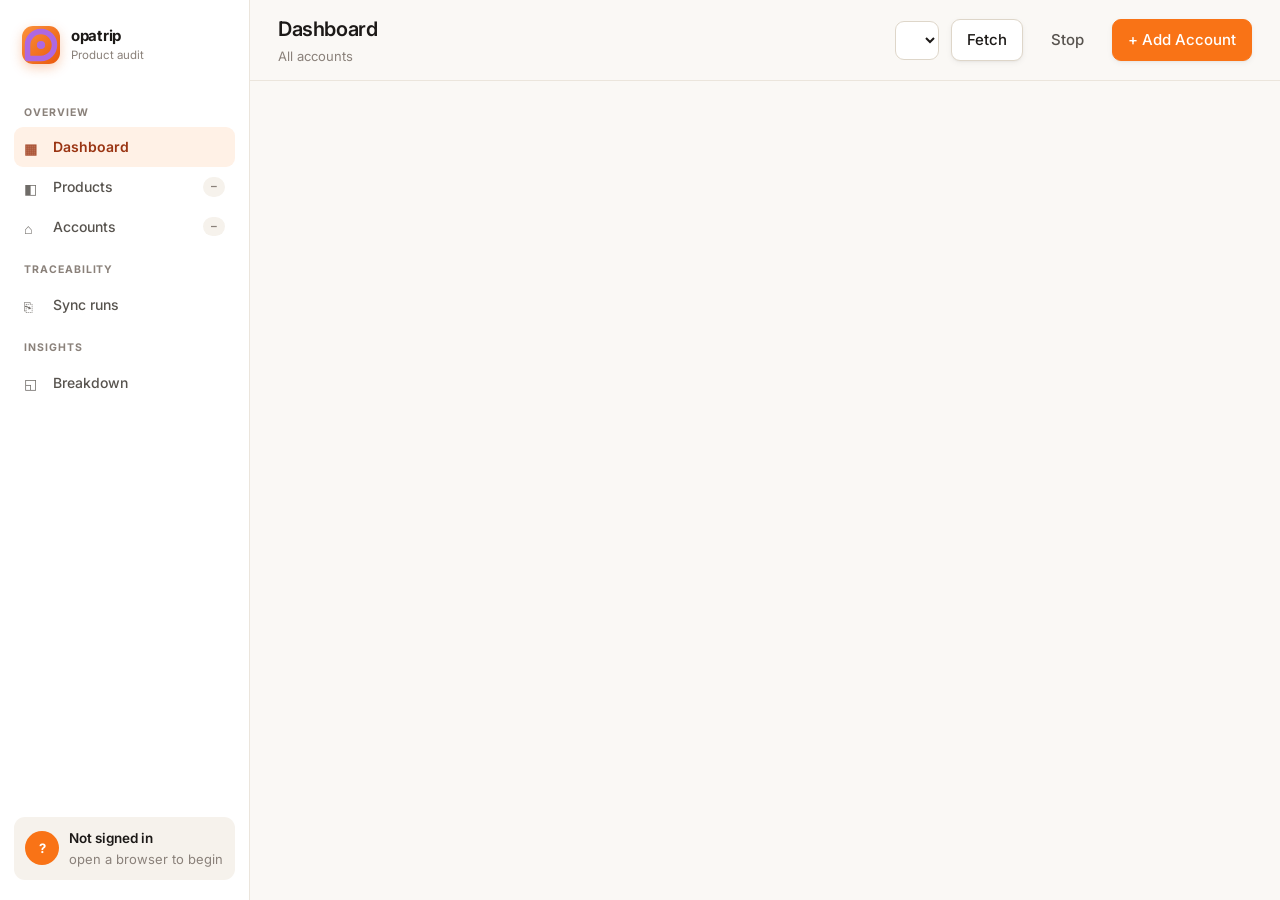
==== public/index.html @ 773ebc2b "Use the real Opatrip logo, and lighten the hero to match the design The mark is now the actual logo:" ====
<!doctype html>
<html lang="en">
<head>
<meta charset="utf-8">
<meta name="viewport" content="width=device-width, initial-scale=1">
<title>Viator Product Audit</title>
<link rel="icon" type="image/svg+xml" href="/favicon.svg">
<link rel="apple-touch-icon" href="/favicon.svg">
<link rel="preconnect" href="https://fonts.googleapis.com">
<link href="https://fonts.googleapis.com/css2?family=Inter:wght@400;500;600;700&display=swap" rel="stylesheet">
<!-- Styles are split by concern; see static/css/. Load order matters only in that
     base.css defines the design tokens every other file uses. -->
<link rel="stylesheet" href="/static/css/base.css">
<link rel="stylesheet" href="/static/css/layout.css">
<link rel="stylesheet" href="/static/css/components.css">
<link rel="stylesheet" href="/static/css/loading.css">
</head>
<body>
<div class="app">
<aside>
  <div class="brand">
    <div class="mark"><svg viewBox="0 0 48 48" fill="none" aria-hidden="true"><path d="M7 24 A17 17 0 0 1 24 7 A17 17 0 0 1 41 24 A17 17 0 0 1 24 41 L7 41 Z" stroke="#AD68E2" stroke-width="7" stroke-linejoin="round"/><circle cx="24" cy="24" r="5.2" fill="#AD68E2"/></svg></div>
    <div><b>opatrip</b><span>Product audit</span></div>
  </div>
  <nav id="tabs">
    <div class="navgrp">Overview</div>
    <button class="navbtn" data-t="stats" aria-selected="true"><span class="ico">▦</span>Dashboard</button>
    <button class="navbtn" data-t="products" aria-selected="false"><span class="ico">◧</span>Products<span class="cnt" id="cntProducts">–</span></button>
    <button class="navbtn" data-t="accounts" aria-selected="false"><span class="ico">⌂</span>Accounts<span class="cnt" id="cntAccounts">–</span></button>
    <div class="navgrp">Traceability</div>
    <button class="navbtn" data-t="syncs" aria-selected="false"><span class="ico">⎘</span>Sync runs</button>
    <div class="navgrp">Insights</div>
    <button class="navbtn" data-t="categories" aria-selected="false"><span class="ico">◱</span>Breakdown</button>
    <div class="navgrp hidden" data-admin-only>Manage</div>
    <button class="navbtn hidden" data-admin-only data-t="admin" aria-selected="false"><span class="ico">☗</span>Admin</button>
  </nav>
  <!-- The Storage box was removed. It carried the margin-top:auto that pushes this
       footer to the bottom of the sidebar, so that moved here. -->
  <div class="whoami" style="margin-top:auto">
    <div class="av" id="meAv">?</div>
    <div style="min-width:0">
      <div style="font-weight:600;font-size:13.5px" id="meName">Not signed in</div>
      <div class="hint" id="meRole">open a browser to begin</div>
    </div>
  </div>
</aside>

<div>
<div class="topbar">
  <div>
    <h1 id="pageTitle">Dashboard</h1>
    <div class="crumb" id="pageCrumb">All accounts</div>
  </div>
  <div class="grow"></div>
  <select id="acct" title="Show data for" style="max-width:280px"></select>
  <button class="btn" id="btnFetch" disabled>Fetch</button>
  <button class="btn ghost" id="btnStop">Stop</button>
  <button class="btn primary" id="btnAdd">+ Add Account</button>
</div>

<main>
  <div id="sessions"></div>
  <div id="filterbar"></div>
  <div id="banner" class="banner hidden" style="margin-bottom:18px"></div>

  <div id="syncprogress"></div>

  <section id="v-stats"></section>
  <section id="v-accounts" class="hidden"></section>
  <section id="v-products" class="hidden"></section>
  <section id="v-categories" class="hidden"></section>
  <section id="v-syncs" class="hidden"></section>
  <section id="v-admin" class="hidden"></section>
</main>
</div>
</div>

<!-- Covers everything until someone signs in. -->
<div id="authHost"></div>
<div id="loadbar"></div>
<div id="loadchip" class="loadchip hidden"></div>
<div id="drawerHost"></div>
<div id="modalHost"></div>
<template id="tplAdd">
  <div class="scrim"></div>
  <div class="modal card">
    <h2 style="font-size:18px;margin-bottom:5px">Add account &amp; sign in</h2>
    <p class="hint" style="margin:0 0 18px">
      <b>Open browser</b> launches a Viator window. Sign in there by hand (including any
      2FA), then come back and press <b>Fetch</b>.
    </p>
    <label class="fl">Email you'll sign in with
      <input type="email" id="mEmail" placeholder="you@gmail.com" autocomplete="email">
      <span class="hint">Recorded against every change found, so you can see who ran what.</span>
    </label>
    <label class="fl">Viator account
      <select id="mAcct"></select>
      <span class="hint">Leave as “New account” — the account is detected after you sign in.</span>
    </label>
    <div id="mErr" class="banner hidden" style="margin-bottom:14px"></div>
    <div style="display:flex;gap:9px;justify-content:flex-end">
      <button class="btn ghost" id="mCancel">Cancel</button>
      <button class="btn primary" id="mGo">Open browser</button>
    </div>
  </div>
</template>

<!-- One entry point. app.js imports the rest, so adding a view means adding a file
     under static/js/views/ and registering it in app.js — nothing here changes. -->
<script type="module" src="/static/js/app.js"></script>
</body>
</html>
---- static/css/base.css ----
:root{
  --bg:#FAF8F5; --surface:#fff; --surface-2:#F6F2EC; --line:#EBE5DC; --line-2:#DED6C9;
  --ink:#1C1917; --ink-2:#57534E; --ink-3:#8A817A;
  --accent:#F97316; --accent-soft:#FFF1E6; --accent-line:#FDBA74;
  --green:#15803D; --green-bg:#E9F6EC; --amber:#B45309; --amber-bg:#FEF3C7;
  --red:#B91C1C; --red-bg:#FEE7E7; --blue:#1D4ED8; --blue-bg:#E8EEFE;
  --r:12px; --shadow:0 1px 2px rgba(28,25,23,.04),0 2px 6px rgba(28,25,23,.05);
}
*{box-sizing:border-box}
body{margin:0;background:var(--bg);color:var(--ink);
  font:15px/1.55 Inter,-apple-system,BlinkMacSystemFont,"Segoe UI",Roboto,sans-serif;
  -webkit-font-smoothing:antialiased}
h1,h2,h3,h4{margin:0;font-weight:600;letter-spacing:-.012em}
button,input,select{font:inherit}
a{color:var(--accent);text-decoration:none}
a:hover{text-decoration:underline}
---- static/css/layout.css ----
/* ---------- app shell: fixed sidebar + scrolling main ---------- */
.app{display:grid;grid-template-columns:250px 1fr;min-height:100vh}
aside{background:var(--surface);border-right:1px solid var(--line);position:sticky;top:0;
  height:100vh;display:flex;flex-direction:column;gap:4px;padding:20px 14px}
.brand{display:flex;align-items:center;gap:11px;padding:4px 8px 20px}
.brand .mark{width:38px;height:38px;border-radius:11px;display:grid;place-items:center;
  background:linear-gradient(135deg,#FB923C,#EA580C);color:#fff;font-weight:700;
  font-size:17px;box-shadow:0 4px 12px rgba(234,88,12,.28)}
.brand b{display:block;font-size:15px;letter-spacing:-.02em}
.brand span{display:block;font-size:11.5px;color:var(--ink-3)}
.navgrp{font-size:10.5px;font-weight:700;letter-spacing:.09em;color:var(--ink-3);
  text-transform:uppercase;padding:16px 10px 6px}
.navbtn{display:flex;align-items:center;gap:11px;width:100%;background:none;border:0;
  border-radius:9px;padding:9px 10px;cursor:pointer;color:var(--ink-2);font-weight:500;
  font-size:14px;text-align:left;transition:.12s}
.navbtn:hover{background:var(--surface-2);color:var(--ink)}
.navbtn[aria-selected=true]{background:var(--accent-soft);color:#9A3412;font-weight:600}
.navbtn .ico{width:18px;height:18px;flex:none;opacity:.85}
.navbtn .cnt{margin-left:auto;background:var(--surface-2);border-radius:99px;
  padding:1px 8px;font-size:11.5px;font-weight:600;color:var(--ink-3)}
.navbtn[aria-selected=true] .cnt{background:#fff;color:var(--accent)}
.whoami{margin-top:auto;display:flex;align-items:center;gap:10px;padding:11px;
  background:var(--surface-2);border-radius:11px}
.whoami .av{width:34px;height:34px;border-radius:50%;background:var(--accent);color:#fff;
  display:grid;place-items:center;font-weight:700;font-size:13px;flex:none}
.topbar{position:sticky;top:0;z-index:25;background:rgba(250,248,245,.92);
  backdrop-filter:blur(14px);border-bottom:1px solid var(--line);
  padding:14px 28px;display:flex;gap:12px;align-items:center;flex-wrap:wrap}
.topbar h1{font-size:20px;letter-spacing:-.02em}
.topbar .crumb{font-size:13px;color:var(--ink-3);margin-top:1px}
.grow{flex:1}
main{padding:24px 28px 90px;max-width:1500px}
@media (max-width:900px){ .app{grid-template-columns:1fr} aside{display:none} }

/* ---------- hero ---------- */
.hero{border-radius:18px;padding:32px 34px;margin-bottom:22px;color:#fff;position:relative;
  overflow:hidden;background:linear-gradient(135deg,#F97316 0%,#EA580C 55%,#C2410C 100%);
  box-shadow:0 10px 30px rgba(234,88,12,.22)}
.hero h2{font-size:29px;line-height:1.15;letter-spacing:-.03em;max-width:15ch}
.hero p{margin:12px 0 0;max-width:62ch;opacity:.93;font-size:14.5px}
.hero .tag{display:inline-flex;align-items:center;gap:7px;background:rgba(255,255,255,.18);
  border:1px solid rgba(255,255,255,.28);border-radius:99px;padding:5px 13px;
  font-size:12.5px;font-weight:600;margin-bottom:15px}
.hero .acts{display:flex;gap:10px;margin-top:20px;flex-wrap:wrap}
.hero .acts button{border:0;border-radius:10px;padding:10px 17px;font-weight:600;
  cursor:pointer;font-size:14px}
.hero .acts .solid{background:#fff;color:#C2410C}
.hero .acts .ghost2{background:rgba(255,255,255,.16);color:#fff;
  border:1px solid rgba(255,255,255,.3)}
.hero .art{position:absolute;right:-10px;bottom:-30px;opacity:.22;pointer-events:none}
---- static/css/components.css ----
/* ---------- KPI cards ---------- */
.kpis{display:grid;gap:14px;grid-template-columns:repeat(auto-fit,minmax(190px,1fr));
  margin-bottom:20px}
/* auto-fit orphans the last card whenever the count isn't a multiple of what fits — the
   "stairs". Pin the column count to a divisor of the card count instead. k6 = 6 cards,
   k4 = 4; every breakpoint below is also a divisor, so a row is never left ragged. */
.kpis.k6{grid-template-columns:repeat(6,minmax(0,1fr))}
.kpis.k4{grid-template-columns:repeat(4,minmax(0,1fr))}
@media(max-width:1500px){.kpis.k6{grid-template-columns:repeat(3,minmax(0,1fr))}}
@media(max-width:1100px){.kpis.k6,.kpis.k4{grid-template-columns:repeat(2,minmax(0,1fr))}}
@media(max-width:700px){.kpis.k6,.kpis.k4{grid-template-columns:minmax(0,1fr)}}
.kpi{background:var(--surface);border:1px solid var(--line);border-radius:14px;
  padding:16px 18px 10px;box-shadow:var(--shadow);position:relative;overflow:hidden}
.kpi .row1{display:flex;align-items:center;justify-content:space-between;margin-bottom:12px}
.kpi .ic{width:34px;height:34px;border-radius:10px;display:grid;place-items:center;
  font-size:16px}
.kpi .chip{font-size:11.5px;font-weight:700;padding:3px 8px;border-radius:99px}
.chip-up{background:var(--green-bg);color:var(--green)}
.chip-dn{background:var(--red-bg);color:var(--red)}
.chip-flat{background:var(--surface-2);color:var(--ink-3)}
.kpi .n{font-size:28px;font-weight:700;letter-spacing:-.03em;font-variant-numeric:tabular-nums}
.kpi .l{color:var(--ink-2);font-size:13.5px;font-weight:500;margin-top:1px}
.kpi .s{color:var(--ink-3);font-size:12px;margin-top:3px}
.kpi svg.spark{display:block;width:100%;height:36px;margin-top:8px}

/* ---------- charts ---------- */
.chartwrap{display:grid;gap:16px;grid-template-columns:repeat(auto-fit,minmax(340px,1fr))}
.legend{display:flex;gap:14px;flex-wrap:wrap;margin-top:12px}
.legend div{display:flex;align-items:center;gap:7px;font-size:13px;color:var(--ink-2)}
.legend i{width:10px;height:10px;border-radius:3px;display:block}
.stack{display:flex;height:26px;border-radius:7px;overflow:hidden;background:var(--surface-2)}
.stack span{display:block;height:100%}
.covrow{display:grid;grid-template-columns:130px 1fr 60px;gap:12px;align-items:center;
  margin:12px 0}
.feed{display:grid;gap:10px}
.feeditem{display:grid;grid-template-columns:34px 1fr auto;gap:11px;align-items:start;
  padding:11px 12px;border:1px solid var(--line);border-radius:11px;background:var(--surface)}
.feeditem .dot3{width:34px;height:34px;border-radius:50%;display:grid;place-items:center;
  background:var(--accent-soft);color:var(--accent);font-size:14px}

/* ---------- controls ---------- */
select,input[type=text],input[type=email]{background:var(--surface);
  border:1px solid var(--line-2);border-radius:9px;padding:8px 11px;color:var(--ink);
  outline:none;min-width:0}
select:focus,input:focus{border-color:var(--accent-line);box-shadow:0 0 0 3px var(--accent-soft)}
.btn{background:var(--surface);border:1px solid var(--line-2);border-radius:9px;
  padding:8px 15px;cursor:pointer;font-weight:500;color:var(--ink);
  box-shadow:var(--shadow);white-space:nowrap;transition:.13s}
.btn:hover{border-color:var(--ink-3)}
.btn:disabled{opacity:.4;cursor:not-allowed}
.btn.primary{background:var(--accent);border-color:var(--accent);color:#fff}
.btn.primary:hover{filter:brightness(1.07)}
.btn.ghost{background:transparent;box-shadow:none;border-color:transparent;color:var(--ink-2)}
.btn.ghost:hover{background:var(--surface-2);border-color:var(--line-2)}
.btn.sm{padding:5px 11px;font-size:13px}

/* ---------- nav ---------- */
nav.tabs{display:flex;gap:2px;border-bottom:1px solid var(--line);margin:4px 0 22px;
  overflow-x:auto}
nav.tabs button{background:none;border:0;border-bottom:2px solid transparent;
  padding:11px 16px;cursor:pointer;color:var(--ink-2);font-weight:500;white-space:nowrap}
nav.tabs button:hover{color:var(--ink)}
nav.tabs button[aria-selected=true]{color:var(--ink);border-bottom-color:var(--accent)}

/* ---------- cards ---------- */
.card{background:var(--surface);border:1px solid var(--line);border-radius:var(--r);
  box-shadow:var(--shadow)}
.pad{padding:18px 20px}
.card-h{display:flex;align-items:center;gap:10px;padding:14px 20px;
  border-bottom:1px solid var(--line)}
.card-h h3{font-size:14px}
.card-h .sub{color:var(--ink-3);font-size:13px;font-weight:400}
.grid2{display:grid;gap:16px;grid-template-columns:repeat(auto-fit,minmax(330px,1fr))}

/* ---------- stat tiles ---------- */
.tiles{display:grid;gap:14px;grid-template-columns:repeat(auto-fit,minmax(158px,1fr));
  margin-bottom:20px}
.tile{background:var(--surface);border:1px solid var(--line);border-radius:var(--r);
  padding:16px 18px;box-shadow:var(--shadow)}
.tile .l{color:var(--ink-3);font-size:12px;font-weight:600;text-transform:uppercase;
  letter-spacing:.05em}
.tile .n{font-size:27px;font-weight:700;letter-spacing:-.025em;margin-top:5px;
  font-variant-numeric:tabular-nums}
.tile .s{color:var(--ink-3);font-size:12.5px;margin-top:2px}

/* ---------- bars ---------- */
.bar{margin:11px 0}
.bar-top{display:flex;align-items:center;gap:9px;margin-bottom:5px}
.bar-top .nm{flex:1;overflow:hidden;text-overflow:ellipsis;white-space:nowrap;font-size:14px}
.bar-top .vl{font-variant-numeric:tabular-nums;font-weight:600;color:var(--ink-2)}
.track{height:8px;background:var(--surface-2);border-radius:99px;overflow:hidden}
.fill{height:100%;background:var(--accent);border-radius:99px;transition:width .3s}

/* ---------- badges ---------- */
.badge{display:inline-flex;align-items:center;gap:5px;padding:3px 10px;border-radius:99px;
  font-size:12px;font-weight:600;white-space:nowrap;border:1px solid transparent}
.b-active{background:var(--green-bg);color:var(--green)}
.b-draft{background:var(--surface-2);color:var(--ink-2)}
.b-pending{background:var(--amber-bg);color:var(--amber)}
.b-rejected{background:var(--red-bg);color:var(--red)}
.b-conn{background:var(--blue-bg);color:var(--blue)}
.b-noconn{background:var(--surface-2);color:var(--ink-3)}
.b-good{background:var(--green-bg);color:var(--green)}
.b-bad{background:var(--red-bg);color:var(--red)}
.b-stub{background:var(--accent-soft);color:#9A3412;border-color:var(--accent-line)}

/* ---------- product list ---------- */
.filters{display:flex;gap:9px;flex-wrap:wrap;margin-bottom:16px;align-items:center}
.plist{display:grid;gap:11px}
.prow{display:grid;grid-template-columns:72px 1fr auto;gap:16px;align-items:center;
  padding:13px 16px;background:var(--surface);border:1px solid var(--line);
  border-radius:var(--r);cursor:pointer;transition:.13s;box-shadow:var(--shadow)}
.prow:hover{border-color:var(--accent-line);box-shadow:0 3px 14px rgba(249,115,22,.1)}
.thumb{width:72px;height:54px;border-radius:9px;object-fit:cover;background:var(--surface-2);
  display:block}
.thumb.ph{display:grid;place-items:center;color:var(--ink-3);font-size:11px}
.ptitle{font-weight:600;overflow:hidden;text-overflow:ellipsis;white-space:nowrap}
.pmeta{color:var(--ink-3);font-size:13px;margin-top:3px;display:flex;gap:7px;flex-wrap:wrap}
.pbadges{display:flex;gap:6px;align-items:center;flex-wrap:wrap;justify-content:flex-end;
  max-width:340px}

/* ---------- drawer ---------- */
.scrim{position:fixed;inset:0;background:rgba(28,25,23,.38);backdrop-filter:blur(3px);z-index:40}
.drawer{position:fixed;top:0;right:0;bottom:0;width:min(940px,97vw);background:var(--bg);
  z-index:41;overflow:auto;border-left:1px solid var(--line);
  box-shadow:-10px 0 40px rgba(28,25,23,.15)}
.dhead{position:sticky;top:0;z-index:2;background:rgba(250,248,245,.95);
  backdrop-filter:blur(12px);border-bottom:1px solid var(--line);padding:18px 22px}
.dhead-top{display:flex;gap:16px;align-items:flex-start}
.dhead img{width:96px;height:72px;border-radius:10px;object-fit:cover;
  background:var(--surface-2);flex:none}
.dbody{padding:20px 22px 70px;display:grid;gap:18px}
.gal{display:grid;gap:10px;grid-template-columns:repeat(auto-fill,minmax(140px,1fr))}
.gal a{display:block;border-radius:10px;overflow:hidden;border:1px solid var(--line)}
.gal img{width:100%;aspect-ratio:4/3;object-fit:cover;display:block;transition:.2s}
.gal a:hover img{transform:scale(1.04)}

/* ---------- readable field rows ---------- */
.rows{display:grid;grid-template-columns:minmax(150px,34%) 1fr;gap:0}
.rows>div{padding:10px 2px;border-bottom:1px solid var(--line);min-width:0}
.rows>div:nth-last-child(-n+2){border-bottom:0}
.rows .k{color:var(--ink-3);font-size:13.5px;font-weight:500}
.rows .v{overflow-wrap:anywhere}
.rows .v.num{font-variant-numeric:tabular-nums}
.chips{display:flex;gap:6px;flex-wrap:wrap}
.chip{background:var(--surface-2);border:1px solid var(--line);border-radius:7px;
  padding:2px 9px;font-size:13px}
ul.plain{margin:0;padding-left:19px}
ul.plain li{margin:3px 0}
.yes{color:var(--green);font-weight:600}
.no{color:var(--ink-3)}
.subhead{font-size:12.5px;font-weight:700;text-transform:uppercase;letter-spacing:.05em;
  color:var(--ink-3);margin:18px 0 6px;padding-top:14px;border-top:1px solid var(--line)}
.subhead:first-child{margin-top:0;padding-top:0;border-top:0}

/* ---------- per-product section tabs ---------- */
.tabstrip{display:flex;gap:6px;flex-wrap:wrap;margin-bottom:4px}
.tabbtn{background:var(--surface);border:1px solid var(--line-2);border-radius:99px;
  padding:6px 14px;cursor:pointer;font-size:13.5px;font-weight:500;color:var(--ink-2)}
.tabbtn:hover{border-color:var(--ink-3);color:var(--ink)}
.tabbtn.on{background:var(--accent);border-color:var(--accent);color:#fff}

/* ---------- tables ---------- */
.tblwrap{overflow-x:auto}
table{width:100%;border-collapse:collapse}
th{text-align:left;font-size:12px;text-transform:uppercase;letter-spacing:.05em;
  color:var(--ink-3);font-weight:600;padding:10px 12px;border-bottom:1px solid var(--line);
  white-space:nowrap}
td{padding:11px 12px;border-bottom:1px solid var(--line);vertical-align:top}
tr:last-child td{border-bottom:0}
tbody tr:hover{background:var(--surface-2)}
.mono{font-family:ui-monospace,SFMono-Regular,Menlo,monospace;font-size:12.5px}
.old{color:var(--red);text-decoration:line-through;opacity:.75}
.new{color:var(--green);font-weight:500}
/* Full value + copy button. Capped in height rather than truncated: the whole point is
   that the previous value can be read and recovered, and a 700-character description
   would otherwise make one table row taller than the screen. */
/* A value cell is a PREVIEW that opens the whole value on click. A table column is far
   too narrow to ever show a 700-character description in place, so the cell stays short
   and the popup does the reading. */
.valcell{display:block;cursor:pointer;border-radius:7px;padding:4px 6px;margin:-4px -6px;
  font-size:12.5px;line-height:1.5;word-break:break-word;transition:background .12s}
.valcell:hover{background:var(--accent-soft);outline:1px solid var(--accent-line)}
.valcell:focus-visible{outline:2px solid var(--accent);outline-offset:1px}
.valcell.vc-old .vc-prev{color:var(--red);opacity:.85}
.vc-more{display:block;margin-top:3px;font-size:11px;color:var(--accent);font-weight:600}
/* the full value, inside the dialog */
.fullval{white-space:pre-wrap;word-break:break-word;font-size:13.5px;line-height:1.65;
  max-height:58vh;overflow:auto;background:var(--surface-2);border:1px solid var(--line);
  border-radius:10px;padding:14px 16px;user-select:text}
.arrow{color:var(--ink-3);padding:0 5px}

/* ---------- misc ---------- */
.pill{display:inline-flex;align-items:center;gap:7px;padding:5px 11px;border-radius:99px;
  background:var(--surface);border:1px solid var(--line-2);font-size:13px;font-weight:500}
.pill .dot2{width:7px;height:7px;border-radius:50%;background:var(--ink-3)}
.pill.run .dot2{background:var(--accent);animation:pulse 1.1s infinite}
.pill.done .dot2{background:var(--green)}
.pill.err .dot2{background:var(--red)}
@keyframes pulse{50%{opacity:.25}}
.logbox{background:#1C1917;color:#E7E5E4;border-radius:var(--r);padding:14px 16px;
  font-family:ui-monospace,Menlo,monospace;font-size:12px;max-height:340px;overflow:auto;
  line-height:1.7}
.logbox b{color:var(--accent);font-weight:500}
.empty{text-align:center;color:var(--ink-3);padding:52px 24px}
.empty .big{font-size:17px;color:var(--ink-2);margin-bottom:6px;font-weight:500}
.banner{background:var(--accent-soft);border:1px solid var(--accent-line);color:#7C2D12;
  border-radius:var(--r);padding:13px 16px;font-weight:500}
.hint{color:var(--ink-3);font-size:13px}
.hidden{display:none!important}


/* ---------- editable field grid ----------
   Three FIXED columns: label | value | action. The old markup put the Edit button
   immediately after the value text, so each button started wherever its text happened to
   end — a ragged staircase down the panel. A grid column pins every button to the same
   x-position regardless of how long the value is. */
.editgrid{display:grid;grid-template-columns:minmax(150px,190px) 1fr auto;
  align-items:start;gap:0}
.editgrid>*{padding:11px 14px 11px 0;border-bottom:1px solid var(--line);min-width:0}
.editgrid>.act{padding-right:0;justify-self:end;align-self:center}
.editgrid>*:nth-last-child(-n+3){border-bottom:0}
.editgrid .k{color:var(--ink-3);font-size:13.5px;font-weight:500;line-height:1.5}
.editgrid .v{overflow-wrap:anywhere;line-height:1.5}
.editgrid .v .was{display:block;margin-top:4px;font-size:12.5px;color:var(--ink-3)}
.editgrid .empty-v{color:var(--ink-3)}
.grouphead{grid-column:1/-1;padding:16px 0 7px;font-size:11.5px;font-weight:700;
  letter-spacing:.07em;text-transform:uppercase;color:var(--ink-3);
  border-bottom:1px solid var(--line)}
.grouphead:first-child{padding-top:0}

/* consistent alignment for the plain label/value rows too */
.rows{align-items:start}
.rows>.k{line-height:1.5}

.btn.danger{background:var(--red);border-color:var(--red);color:#fff}
.btn.danger:hover{filter:brightness(1.08)}

/* ---------- photo manager ---------- */
.photogrid{display:grid;gap:12px;grid-template-columns:repeat(auto-fill,minmax(150px,1fr))}
.photo{border:1px solid var(--line);border-radius:11px;overflow:hidden;background:var(--surface);
  position:relative;display:flex;flex-direction:column}
.photo img{width:100%;aspect-ratio:4/3;object-fit:cover;display:block}
.photo .meta{padding:8px 10px;font-size:12px;color:var(--ink-3);flex:1}
.photo .tag{position:absolute;top:8px;left:8px;font-size:10.5px;font-weight:700;
  padding:3px 8px;border-radius:99px;background:rgba(28,25,23,.72);color:#fff;
  letter-spacing:.03em}
.photo .rm{position:absolute;top:6px;right:6px;width:26px;height:26px;border-radius:50%;
  border:0;background:rgba(28,25,23,.72);color:#fff;cursor:pointer;font-size:15px;
  line-height:1;display:grid;place-items:center}
.photo .rm:hover{background:var(--red)}
.dropzone{border:2px dashed var(--line-2);border-radius:11px;padding:26px 18px;
  text-align:center;color:var(--ink-3);cursor:pointer;transition:.15s;font-size:13.5px}
.dropzone:hover,.dropzone.over{border-color:var(--accent);background:var(--accent-soft);
  color:#9A3412}

/* ---------- form grid inside the edit-all modal ---------- */
.formgrid{display:grid;gap:14px}
.formgrid label{display:block;font-weight:600;font-size:13px;color:var(--ink-2)}
.formgrid input,.formgrid select,.formgrid textarea{display:block;width:100%;margin-top:6px;
  font:inherit;font-weight:400;padding:8px 11px;border:1px solid var(--line-2);
  border-radius:9px;background:var(--surface);color:var(--ink);outline:none}
.formgrid textarea{resize:vertical;min-height:74px}
.formgrid input:focus,.formgrid select:focus,.formgrid textarea:focus{
  border-color:var(--accent-line);box-shadow:0 0 0 3px var(--accent-soft)}
.modal.wide{width:min(720px,96vw);max-height:88vh;overflow:auto}
.changed-dot{display:inline-block;width:7px;height:7px;border-radius:50%;
  background:var(--accent);margin-left:6px;vertical-align:middle}

/* ---------- inline field editing ----------
   A third grid column holds the pen. It is a column, not an inline button after the text,
   so every pen sits at the same x-position however long the value is. */
.rows.editable{grid-template-columns:minmax(150px,32%) 1fr 42px}
.rows.editable>div{padding:10px 2px;border-bottom:1px solid var(--line)}
.rows.editable>div:nth-last-child(-n+3){border-bottom:0}
.rows.editable>.act{padding:8px 0 8px 8px;justify-self:end;align-self:start}
.rows .v .was{display:block;margin-top:3px;font-size:12px;color:var(--ink-3)}
.penbtn{width:30px;height:30px;border-radius:8px;border:1px solid transparent;
  background:none;color:var(--ink-3);cursor:pointer;font-size:14px;line-height:1;
  display:grid;place-items:center;transition:.12s;opacity:.45}
.rows.editable>div:hover~.act .penbtn,.penbtn:hover,.penbtn:focus-visible{opacity:1}
.penbtn:hover{background:var(--accent-soft);border-color:var(--accent-line);
  color:var(--accent)}
.rows.editable:hover .penbtn{opacity:.8}

/* ---------- automation notice (deployed, read-only build) ---------- */
.an-badge{display:inline-block;background:var(--accent-soft);color:#9A3412;
  border:1px solid var(--accent-line);border-radius:99px;padding:4px 11px;
  font-size:11.5px;font-weight:700;letter-spacing:.02em}
.an-body{color:var(--ink-2);font-size:14px;line-height:1.65;margin:0 0 12px}
.an-body a{color:var(--accent);font-weight:600}
.an-why{background:var(--surface-2);border:1px solid var(--line);border-radius:10px;
  padding:12px 14px;font-size:13px;line-height:1.6;color:var(--ink-2)}
/* the capture controls stay visible and clickable — they explain, they don't fail */
#btnFetch,#btnStop,#btnAdd{cursor:pointer}
#limit:disabled{opacity:.5;cursor:not-allowed}
---- static/css/loading.css ----
/* ---------- loading ----------
   Data now lives in Supabase (another continent), so a request takes a noticeable moment.
   Every one of these states names WHAT is loading and from WHERE, rather than showing an
   anonymous spinner that leaves you wondering whether the app has hung. */
#loadbar{position:fixed;top:0;left:0;height:3px;width:0;z-index:99;
  background:linear-gradient(90deg,#FB923C,#EA580C);transition:width .25s ease,opacity .4s;
  box-shadow:0 0 10px rgba(234,88,12,.6)}
.loadchip{position:fixed;right:18px;bottom:18px;z-index:98;display:flex;align-items:center;
  gap:10px;background:var(--ink);color:#fff;border-radius:11px;padding:10px 15px;
  font-size:13px;box-shadow:0 8px 26px rgba(28,25,23,.3);max-width:340px}
.loadchip .sp{width:15px;height:15px;border-radius:50%;flex:none;
  border:2px solid rgba(255,255,255,.28);border-top-color:#FB923C;
  animation:spin .7s linear infinite}
@keyframes spin{to{transform:rotate(360deg)}}
.loadchip .src{opacity:.6;font-size:11.5px}
@keyframes shimmer{100%{background-position:200% 0}}
.sk{background:linear-gradient(90deg,var(--surface-2) 25%,#EFE9E1 50%,var(--surface-2) 75%);
  background-size:200% 100%;animation:shimmer 1.3s infinite;border-radius:7px;
  display:block}
.sk-line{height:12px;margin:9px 0}
.sk-title{height:17px;width:42%;margin-bottom:14px}
.skcard{background:var(--surface);border:1px solid var(--line);border-radius:14px;
  padding:18px 20px;box-shadow:var(--shadow)}
.loading-note{display:flex;align-items:center;gap:9px;color:var(--ink-3);font-size:13px;
  padding:10px 0}
.loading-note .sp{width:13px;height:13px;border-radius:50%;flex:none;
  border:2px solid var(--line-2);border-top-color:var(--accent);
  animation:spin .7s linear infinite}

/* ---------- sync progress ---------- */
.syncbox{background:linear-gradient(135deg,#FFF7ED,#FFEDD5);border:1px solid var(--accent-line);
  border-radius:14px;padding:16px 18px;margin-bottom:18px}
.pbar{height:9px;background:rgba(234,88,12,.16);border-radius:99px;overflow:hidden;
  margin:11px 0 8px}
.pbar i{display:block;height:100%;background:linear-gradient(90deg,#FB923C,#EA580C);
  border-radius:99px;transition:width .5s ease}
.pstats{display:flex;gap:20px;flex-wrap:wrap;font-size:13px;color:#7C2D12}
.pstats b{font-variant-numeric:tabular-nums}
.modal{position:fixed;z-index:50;top:50%;left:50%;transform:translate(-50%,-50%);
  width:min(520px,94vw);padding:24px 26px;box-shadow:0 18px 54px rgba(28,25,23,.24)}
.fl{display:block;margin-bottom:17px;font-weight:600;font-size:13.5px}
.fl input,.fl select{display:block;width:100%;margin-top:7px;font-weight:400}
.fl .hint{display:block;margin-top:6px;font-weight:400}
.sessbar{display:flex;align-items:center;gap:12px;flex-wrap:wrap;background:var(--surface);
  border:1px solid var(--accent-line);border-radius:var(--r);padding:12px 16px;
  margin-bottom:18px;box-shadow:var(--shadow)}

/* ---------- toasts ---------- */
.toasthost{position:fixed;right:18px;bottom:18px;z-index:120;display:flex;
  flex-direction:column;gap:10px;align-items:flex-end;pointer-events:none}
.toast{pointer-events:auto;display:flex;align-items:flex-start;gap:11px;min-width:280px;
  max-width:400px;background:var(--surface);border:1px solid var(--line-2);
  border-left:4px solid var(--ink-3);border-radius:11px;padding:12px 14px;
  box-shadow:0 10px 30px rgba(28,25,23,.18);opacity:0;transform:translateY(10px);
  transition:opacity .2s ease,transform .2s ease}
.toast.in{opacity:1;transform:translateY(0)}
.toast .tico{width:21px;height:21px;border-radius:50%;flex:none;display:grid;
  place-items:center;font-size:12px;font-weight:700;color:#fff;background:var(--ink-3)}
.toast .tmsg{font-weight:600;font-size:13.5px;line-height:1.4}
.toast .tdet{color:var(--ink-3);font-size:12.5px;margin-top:3px;line-height:1.45}
.toast .tact{background:none;border:0;color:var(--accent);font-weight:600;cursor:pointer;
  font-size:13px;padding:0 2px;white-space:nowrap;align-self:center}
.toast .tx{background:none;border:0;color:var(--ink-3);cursor:pointer;font-size:17px;
  line-height:1;padding:0 2px;align-self:flex-start}
.toast.t-ok{border-left-color:var(--green)}   .toast.t-ok .tico{background:var(--green)}
.toast.t-err{border-left-color:var(--red)}    .toast.t-err .tico{background:var(--red)}
.toast.t-warn{border-left-color:var(--amber)} .toast.t-warn .tico{background:var(--amber)}
.toast.t-info{border-left-color:var(--blue)}  .toast.t-info .tico{background:var(--blue)}
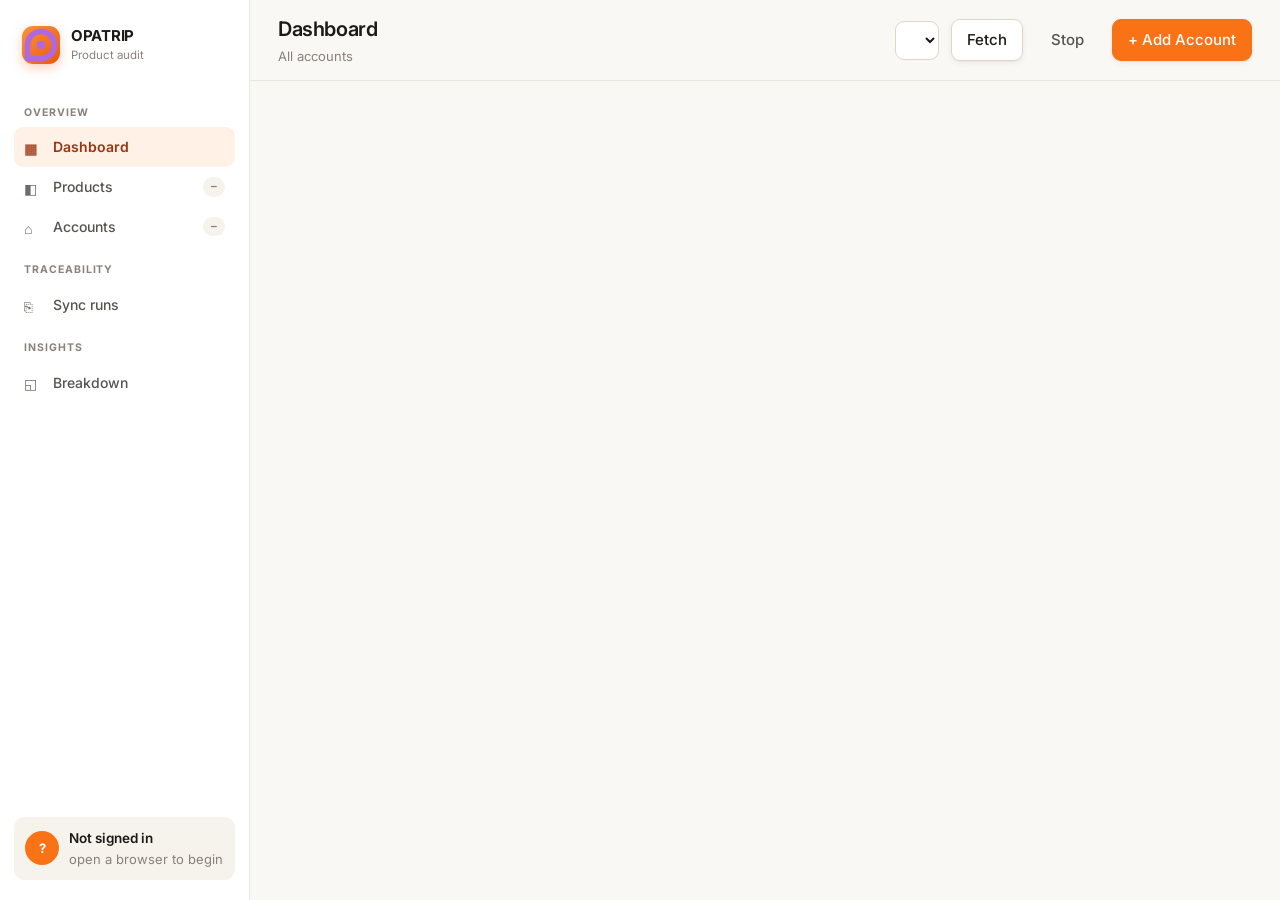
==== commit b622184b: "Set the sidebar wordmark in capitals OPATRIP, on request. Capitals need positive tracking, so .brand" ====
--- a/public/index.html
+++ b/public/index.html
@@ -3,7 +3,7 @@
 <head>
 <meta charset="utf-8">
 <meta name="viewport" content="width=device-width, initial-scale=1">
-<title>Viator Product Audit</title>
+<title>Opatrip Trace</title>
 <link rel="icon" type="image/svg+xml" href="/favicon.svg">
 <link rel="apple-touch-icon" href="/favicon.svg">
 <link rel="preconnect" href="https://fonts.googleapis.com">
@@ -20,7 +20,7 @@
 <aside>
   <div class="brand">
     <div class="mark"><svg viewBox="0 0 48 48" fill="none" aria-hidden="true"><path d="M7 24 A17 17 0 0 1 24 7 A17 17 0 0 1 41 24 A17 17 0 0 1 24 41 L7 41 Z" stroke="#AD68E2" stroke-width="7" stroke-linejoin="round"/><circle cx="24" cy="24" r="5.2" fill="#AD68E2"/></svg></div>
-    <div><b>opatrip</b><span>Product audit</span></div>
+    <div><b>OPATRIP</b><span>Product audit</span></div>
   </div>
   <nav id="tabs">
     <div class="navgrp">Overview</div>
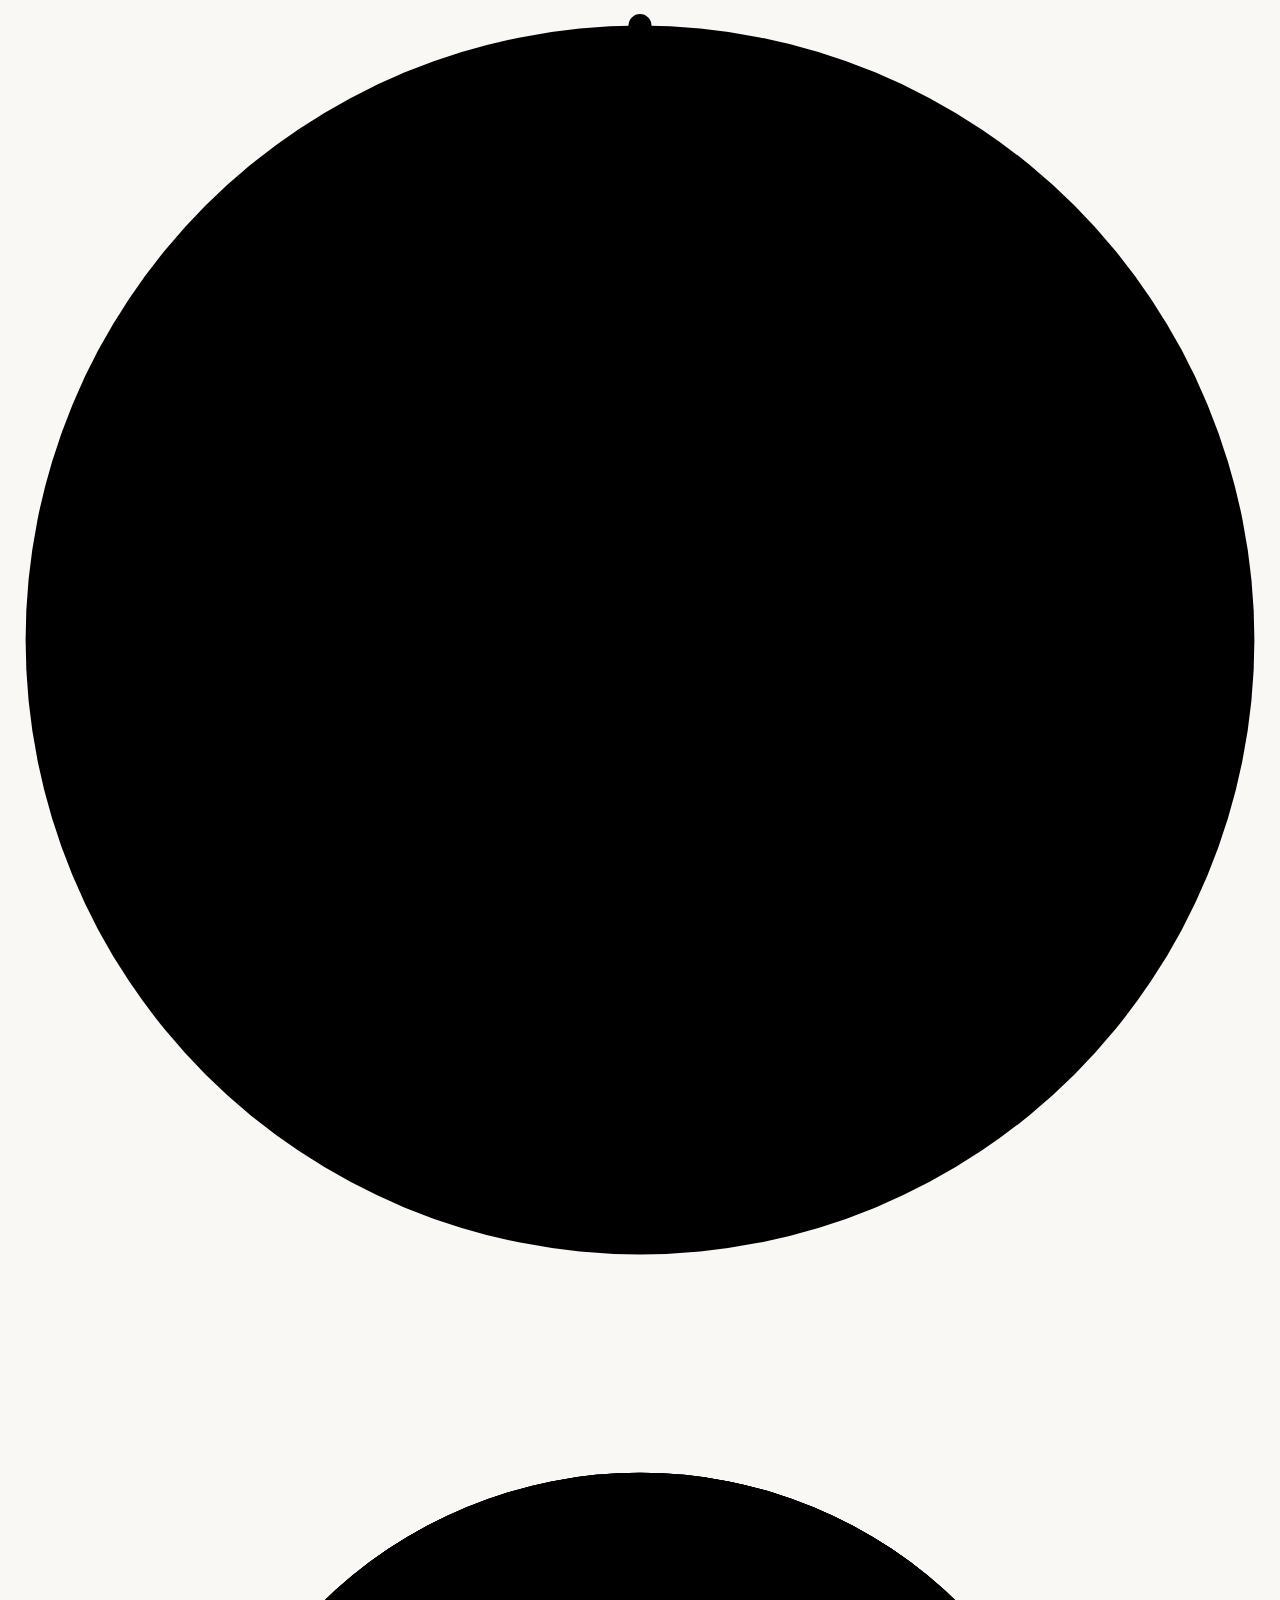
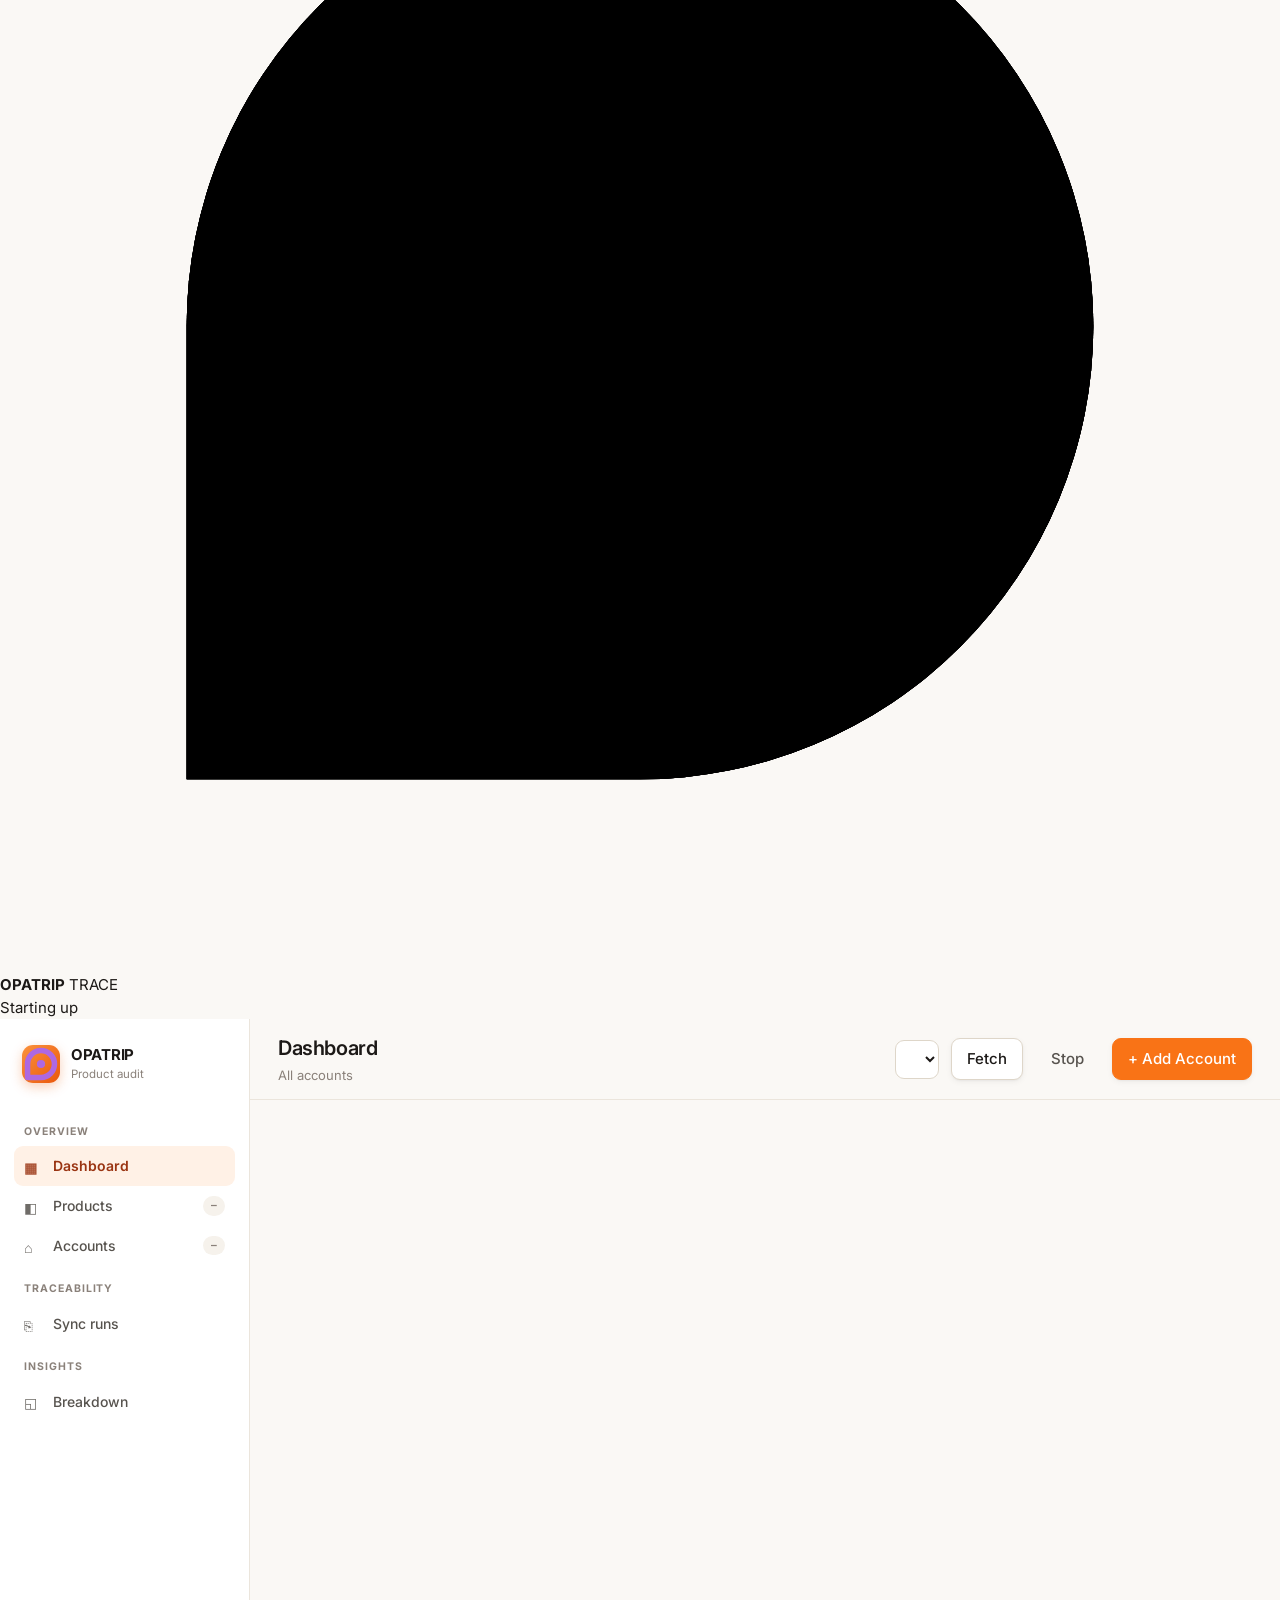
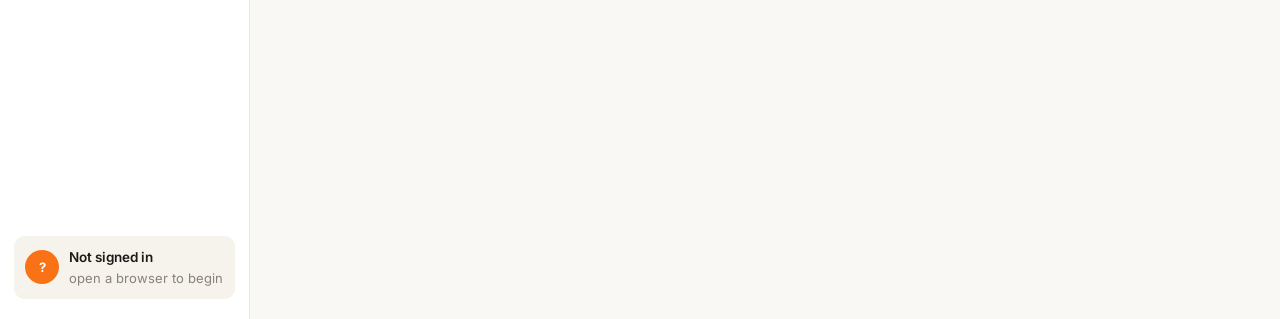
==== commit ce007e8f: "Cover the boot gap with a splash that fills as the app loads The dashboard is an ES module graph beh" ====
--- a/public/index.html
+++ b/public/index.html
@@ -16,6 +16,58 @@
 <link rel="stylesheet" href="/static/css/loading.css">
 </head>
 <body>
+<!-- Boot splash: trace, then capture, while an arc sweeps and the ring counts up.
+     Deliberately inline in the HTML — it exists to cover the time the ES modules take to
+     load, so it must be painted before any of them run. core.js drives it. -->
+<div id="boot" role="status" aria-live="polite" aria-label="Loading Opatrip Trace">
+  <div class="bootwrap">
+    <div class="bootmark">
+      <svg class="bootrings" viewBox="0 0 200 200" aria-hidden="true">
+        <circle class="trk" cx="100" cy="100" r="88"/>
+        <!-- exact progress, so the ring is a readout and not just decoration -->
+        <circle class="prog" cx="100" cy="100" r="88"/>
+        <!-- still-working sweep, on its own orbit outside the readout -->
+        <circle class="arc" cx="100" cy="100" r="96"/>
+        <!-- three markers making the rounds, at speeds that never resynchronise -->
+        <g class="sat s1"><circle cx="100" cy="12" r="3.2"/></g>
+        <g class="sat s2"><circle cx="100" cy="12" r="2.4"/></g>
+        <g class="sat s3"><circle cx="100" cy="4" r="1.8"/></g>
+      </svg>
+      <svg class="bootlogo" viewBox="0 0 48 48" aria-hidden="true">
+        <defs>
+          <mask id="bootWaveB" maskUnits="userSpaceOnUse" x="-8" y="-8" width="64" height="64">
+            <g class="wavebody back"><path class="waveb" fill="#fff" d="M0 9 q9 -1.8 18 0 t18 0 t18 0 t18 0 t18 0 t18 0 t18 0 t18 0 V80 H-4 Z"/></g>
+          </mask>
+          <mask id="bootWave" maskUnits="userSpaceOnUse" x="-8" y="-8" width="64" height="64">
+            <g class="wavebody"><path class="wave" fill="#fff" d="M0 8 q6 -2.6 12 0 t12 0 t12 0 t12 0 t12 0 t12 0 t12 0 t12 0 t12 0 t12 0 t12 0 t12 0 V80 H-4 Z"/></g>
+          </mask>
+        </defs>
+        <g class="ghost">
+          <path class="lg-ring" d="M7 24 A17 17 0 0 1 24 7 A17 17 0 0 1 41 24 A17 17 0 0 1 24 41 L7 41 Z"/>
+          <circle class="lg-dot" cx="24" cy="24" r="5.2"/>
+        </g>
+        <g class="trace">
+          <path class="lg-ring" id="bootTrace" d="M7 24 A17 17 0 0 1 24 7 A17 17 0 0 1 41 24 A17 17 0 0 1 24 41 L7 41 Z"/>
+        </g>
+        <g class="liquid back" mask="url(#bootWaveB)">
+          <path class="lg-ring" d="M7 24 A17 17 0 0 1 24 7 A17 17 0 0 1 41 24 A17 17 0 0 1 24 41 L7 41 Z"/>
+          <circle class="lg-dot" cx="24" cy="24" r="5.2"/>
+        </g>
+        <g class="liquid" mask="url(#bootWave)">
+          <path class="lg-ring" d="M7 24 A17 17 0 0 1 24 7 A17 17 0 0 1 41 24 A17 17 0 0 1 24 41 L7 41 Z"/>
+          <circle class="lg-dot" cx="24" cy="24" r="5.2"/>
+        </g>
+        <g class="gloss">
+          <path class="lg-ring" d="M7 24 A17 17 0 0 1 24 7 A17 17 0 0 1 41 24 A17 17 0 0 1 24 41 L7 41 Z"/>
+          <circle class="lg-dot" cx="24" cy="24" r="5.2"/>
+        </g>
+      </svg>
+    </div>
+    <div class="bootword"><b>OPATRIP</b> TRACE</div>
+    <div class="bootstage" id="bootStage">Starting up</div>
+  </div>
+</div>
+
 <div class="app">
 <aside>
   <div class="brand">
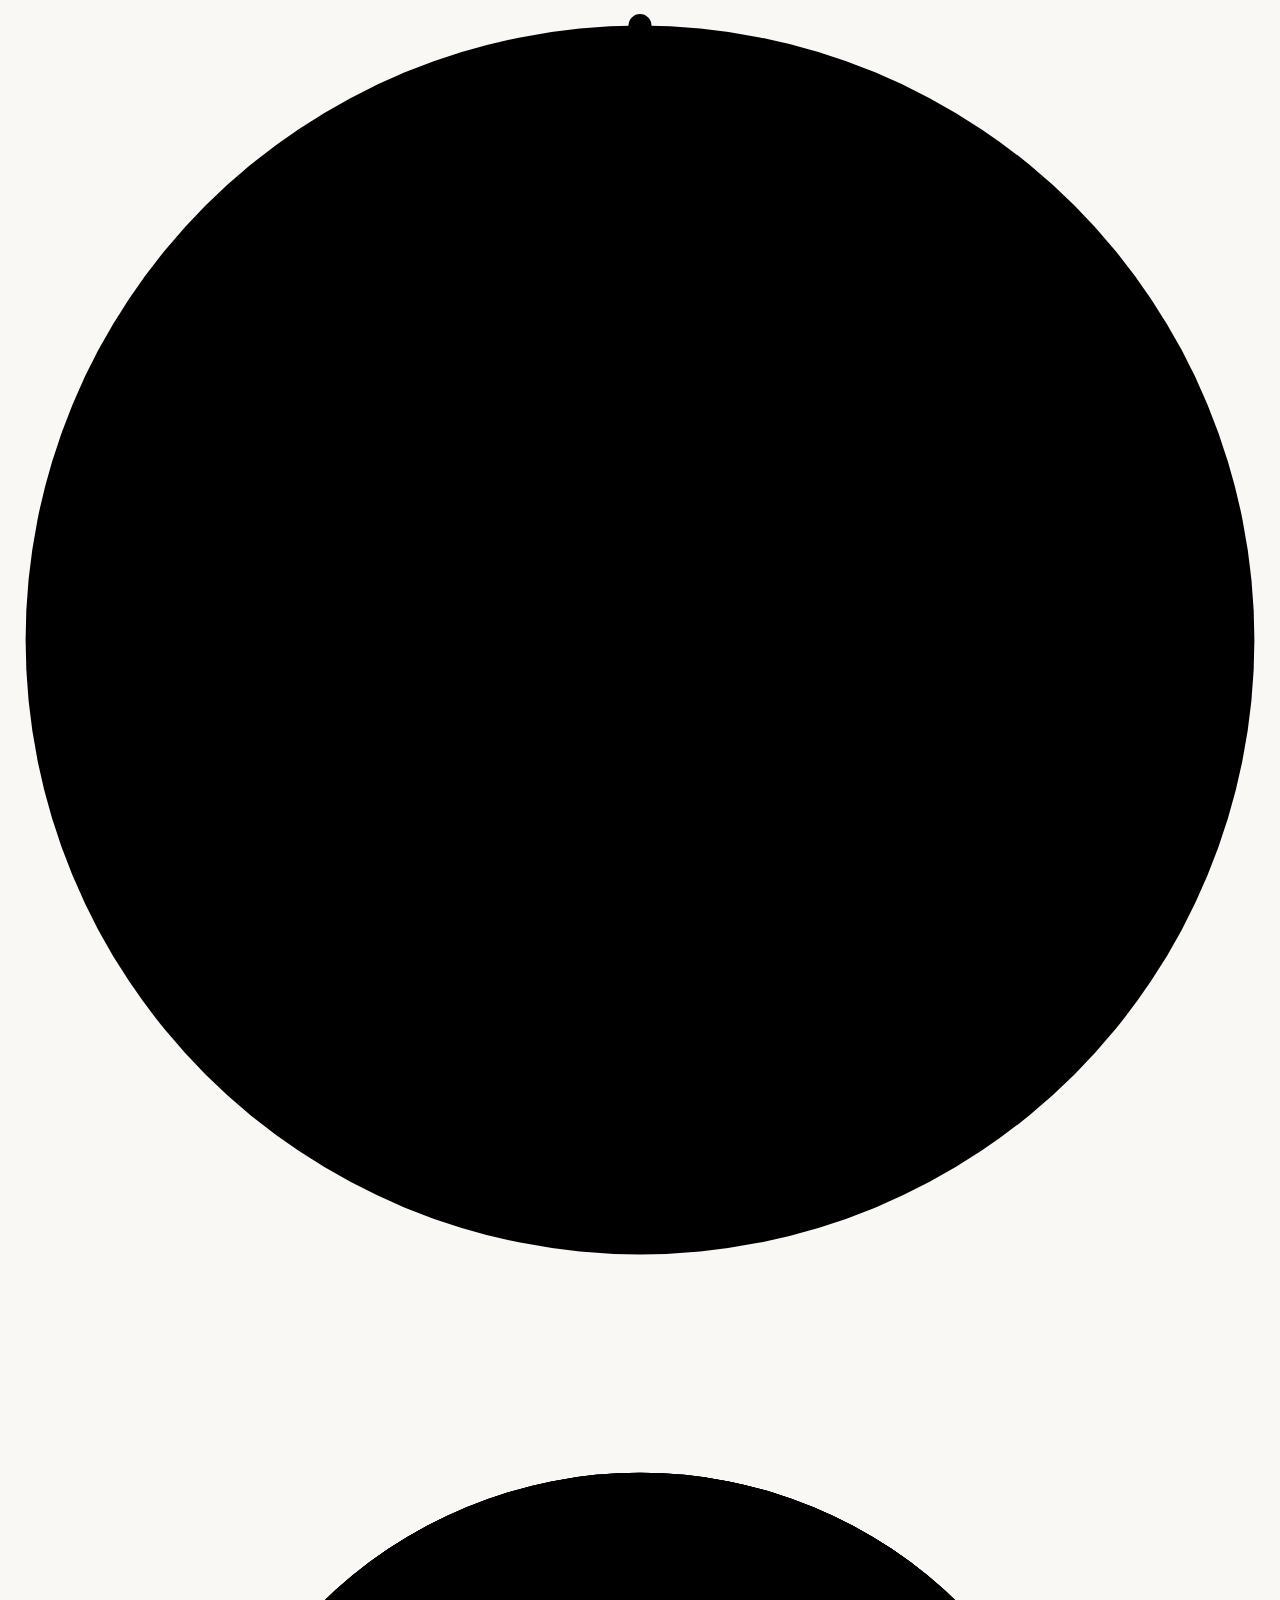
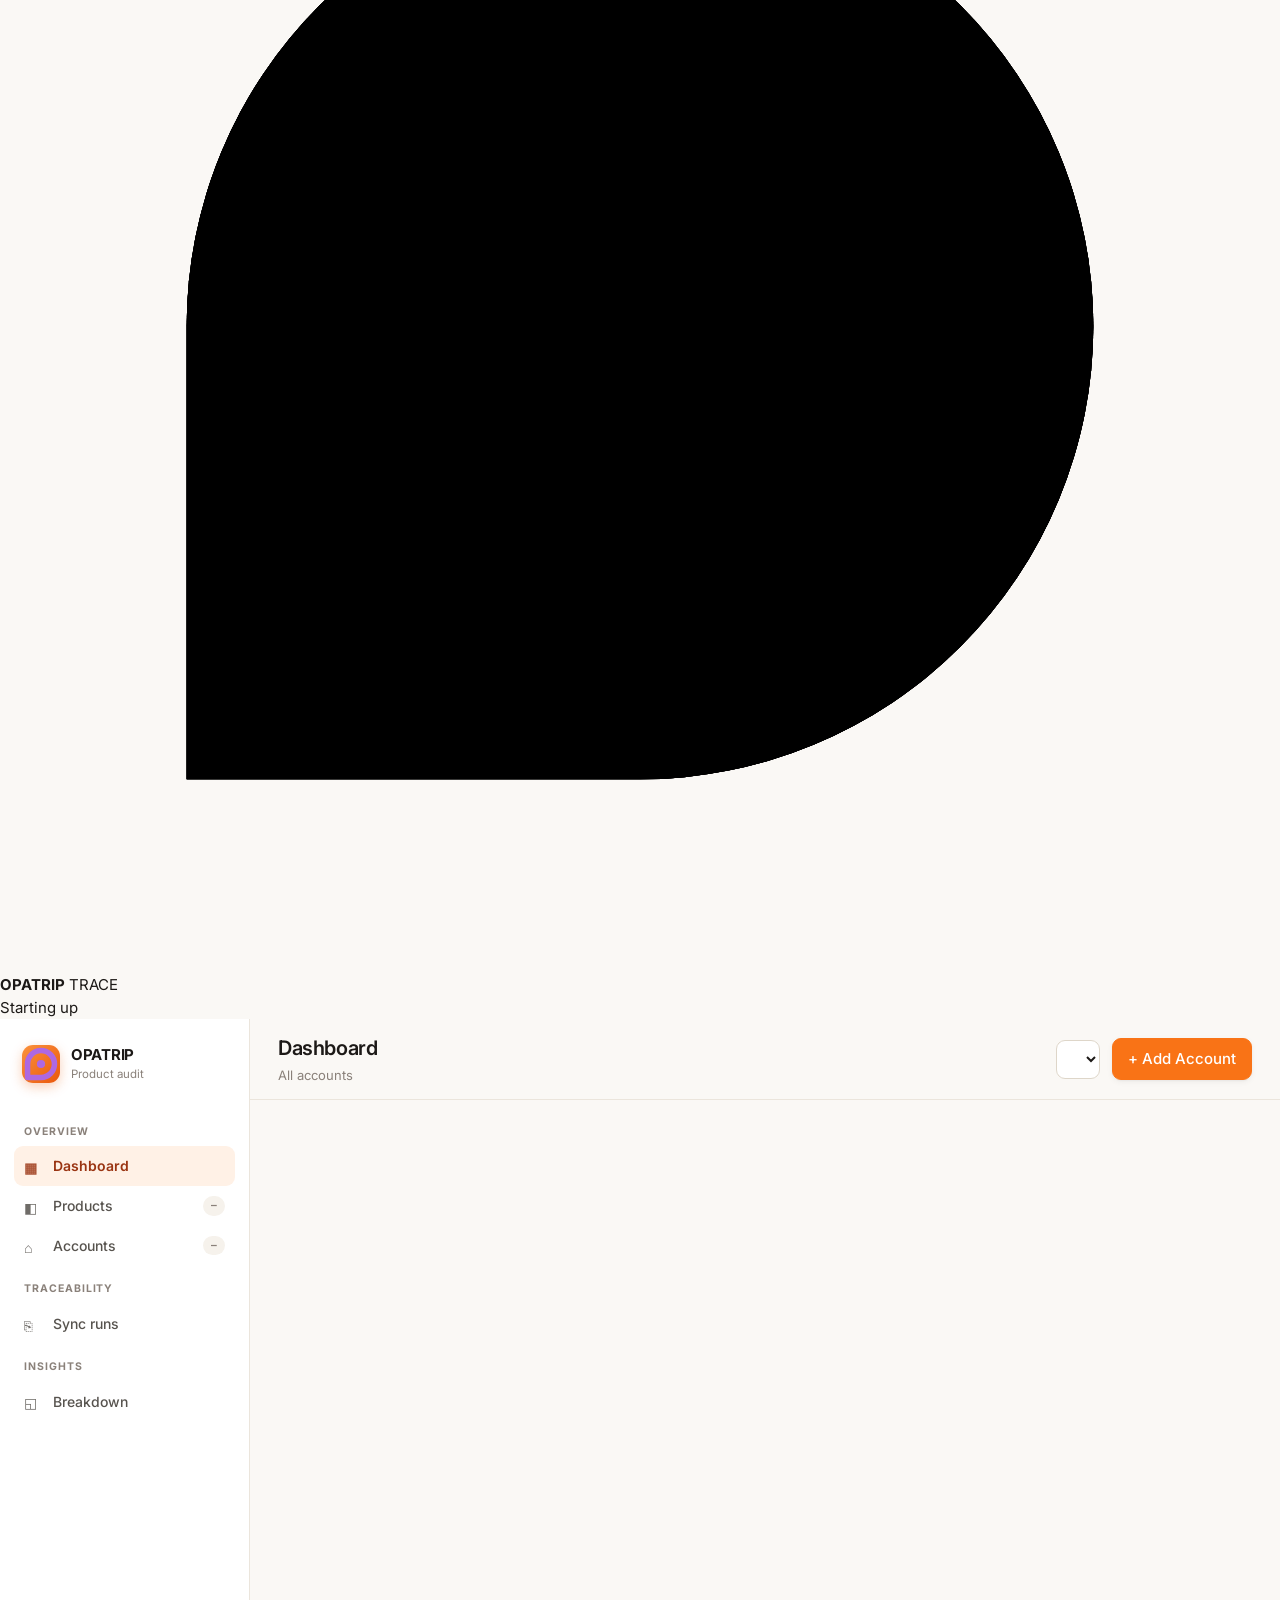
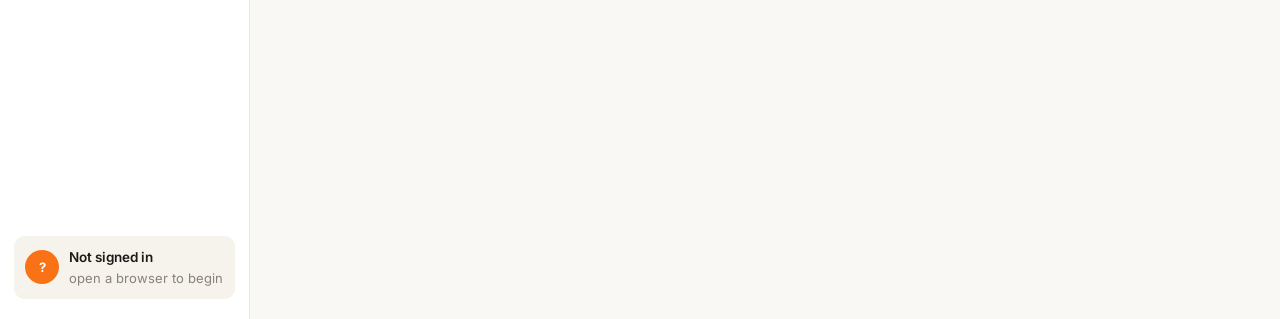
==== commit d5c8bb3e: "Remove Fetch/Stop buttons and add spreadsheet import workflow on Add Account" ====
--- a/public/index.html
+++ b/public/index.html
@@ -105,8 +105,6 @@
   </div>
   <div class="grow"></div>
   <select id="acct" title="Show data for" style="max-width:280px"></select>
-  <button class="btn" id="btnFetch" disabled>Fetch</button>
-  <button class="btn ghost" id="btnStop">Stop</button>
   <button class="btn primary" id="btnAdd">+ Add Account</button>
 </div>
 
@@ -135,24 +133,45 @@
 <div id="modalHost"></div>
 <template id="tplAdd">
   <div class="scrim"></div>
-  <div class="modal card">
-    <h2 style="font-size:18px;margin-bottom:5px">Add account &amp; sign in</h2>
-    <p class="hint" style="margin:0 0 18px">
-      <b>Open browser</b> launches a Viator window. Sign in there by hand (including any
-      2FA), then come back and press <b>Fetch</b>.
+  <div class="modal card" style="max-width:520px">
+    <h2 style="font-size:18px;margin-bottom:5px">Add Account &amp; Import Spreadsheet</h2>
+    <p class="hint" style="margin:0 0 16px">
+      Choose an account and provide a Google Spreadsheet link to import product listings directly into the dashboard.
     </p>
-    <label class="fl">Email you'll sign in with
-      <input type="email" id="mEmail" placeholder="you@gmail.com" autocomplete="email">
-      <span class="hint">Recorded against every change found, so you can see who ran what.</span>
+    
+    <label class="fl" style="margin-bottom:12px">Target Account
+      <select id="mAcctChoice">
+        <option value="">-- Select an existing account --</option>
+        <option value="__NEW__">+ Create a new account...</option>
+      </select>
     </label>
-    <label class="fl">Viator account
-      <select id="mAcct"></select>
-      <span class="hint">Leave as “New account” — the account is detected after you sign in.</span>
+
+    <div id="mNewAcctFields" class="hidden" style="background:var(--bg-subtle,#f9fafb);padding:12px;border-radius:8px;margin-bottom:14px;border:1px solid var(--border,#e5e7eb)">
+      <label class="fl" style="margin-bottom:10px">New Account Name
+        <input type="text" id="mNewAcctName" placeholder="e.g. Opatrip US LLC - Local Tours in Switzerland">
+      </label>
+      <label class="fl" style="margin-bottom:10px">Account ID / Code
+        <input type="text" id="mNewAcctId" placeholder="e.g. opatrip-switzerland">
+      </label>
+      <label class="fl" style="margin-bottom:0">Country (optional)
+        <input type="text" id="mNewAcctCountry" placeholder="e.g. Switzerland">
+      </label>
+    </div>
+
+    <label class="fl" style="margin-bottom:12px">Google Spreadsheet Link
+      <input type="url" id="mSheetUrl" placeholder="https://docs.google.com/spreadsheets/d/.../edit#gid=0">
+      <span class="hint">Ensure the spreadsheet sharing permission is set to <b>“Anyone with the link can view”</b>.</span>
     </label>
+
+    <div style="margin:10px 0 14px;display:flex;align-items:center;gap:10px">
+      <span class="hint" style="white-space:nowrap">Or upload CSV directly:</span>
+      <input type="file" id="mCsvFile" accept=".csv" style="font-size:12px">
+    </div>
+
     <div id="mErr" class="banner hidden" style="margin-bottom:14px"></div>
     <div style="display:flex;gap:9px;justify-content:flex-end">
       <button class="btn ghost" id="mCancel">Cancel</button>
-      <button class="btn primary" id="mGo">Open browser</button>
+      <button class="btn primary" id="mGo">Import Spreadsheet</button>
     </div>
   </div>
 </template>
